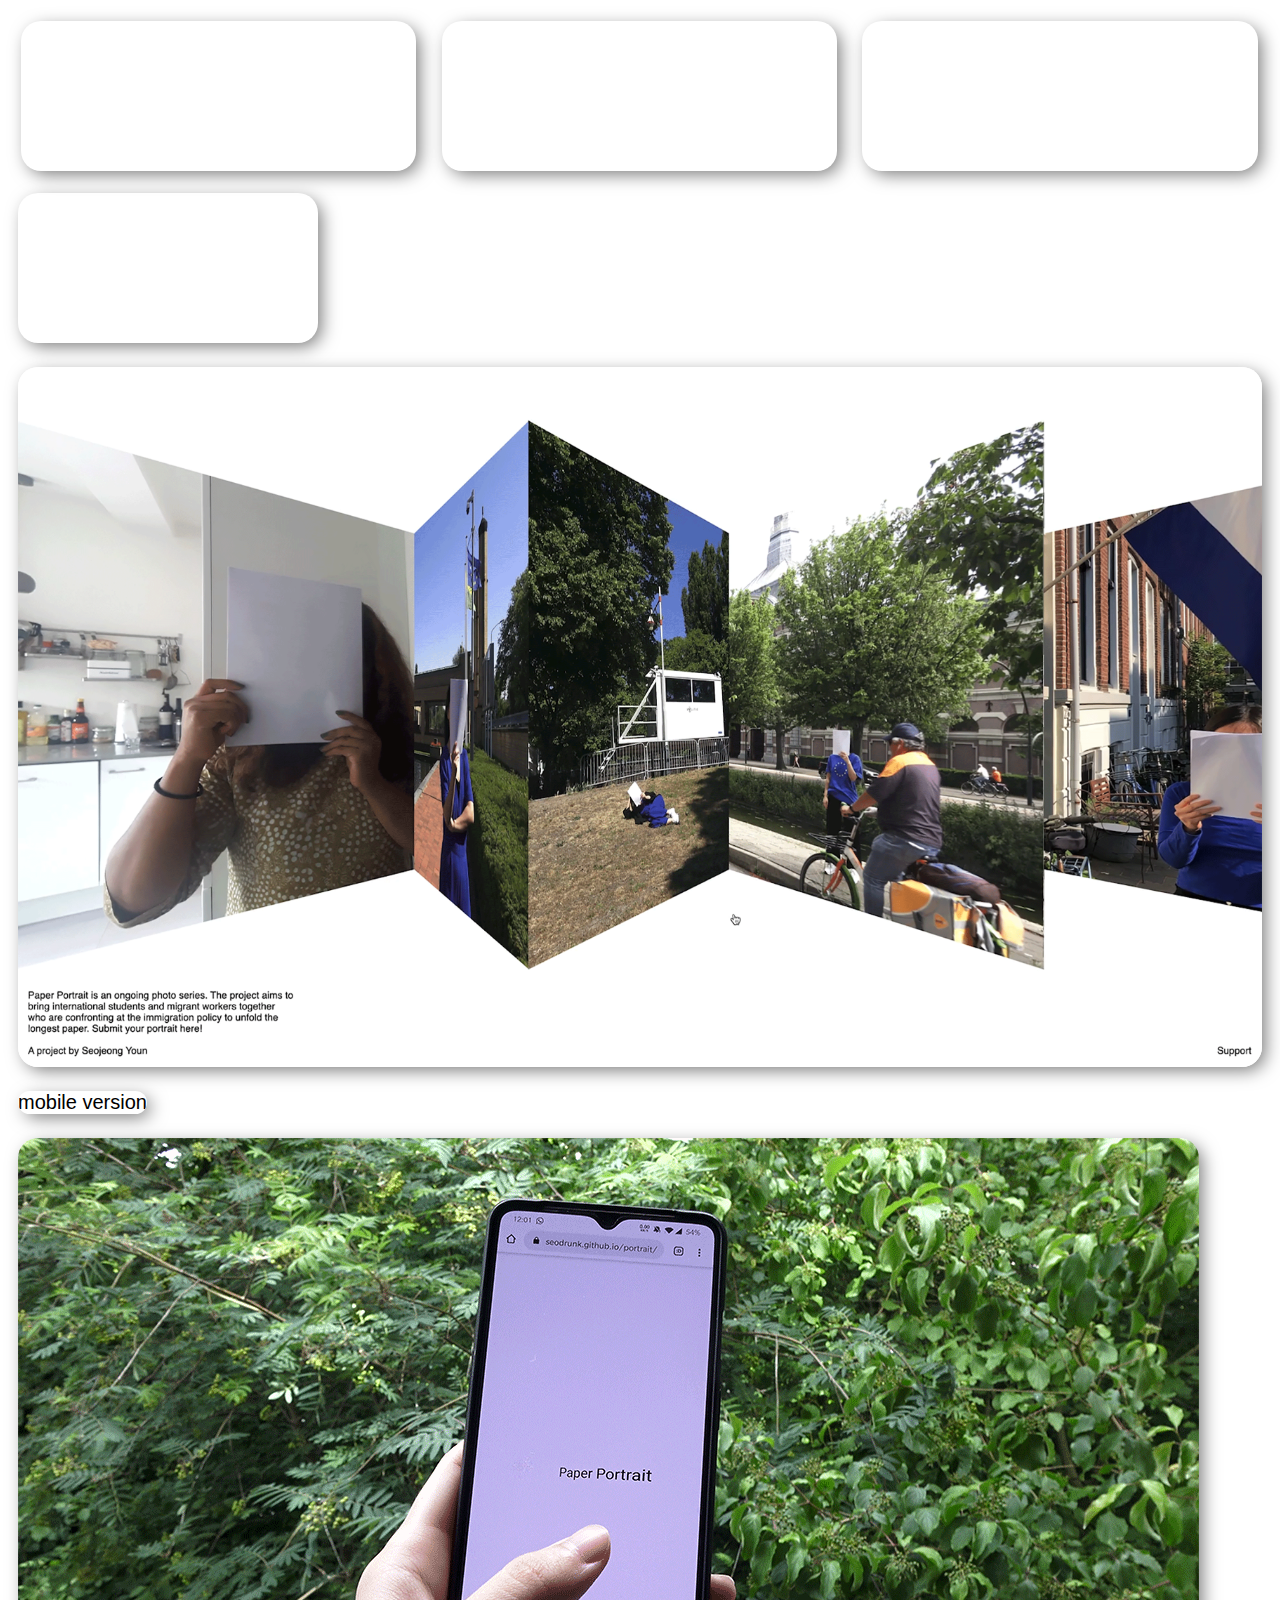
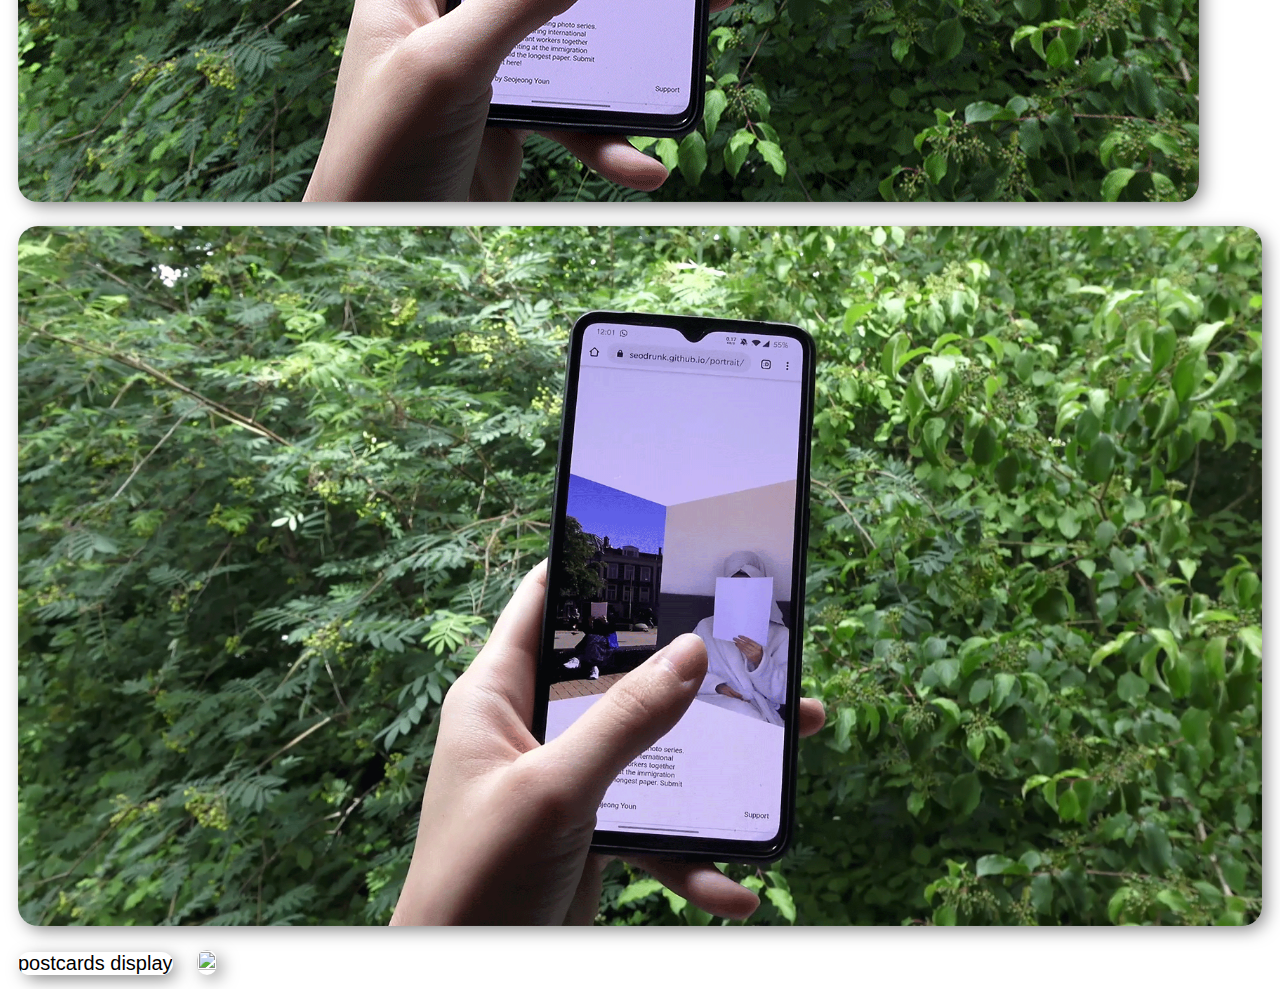
==== graduation/index.html @ 4e67dcab "a" ====
<!doctype html>
<html lang="en">

<head>

  <meta charset="utf-8" />
  <title>Seojeong Youn, 153 Days</title>
  <link href="style.css" rel="stylesheet" />

</head>

<body>

  <!-- <div class="portrait">
    <video type="video/mp4" height="100%" loop muted autoplay=autoplay playsinline>
    <source src="media/paper-portrait-04.mp4">
  </video>
  </div>

  <div class="past">
    <video onclick="this.paused ? this.play() : this.pause();" width="100%" height="auto" poster="media/still-01.png">
    <source src="media/paper-portrait-04.mp4" type="video/mp4">
  </video>
  </div> -->


    <div class="float-child">
      <div class="green">  <video onclick="this.paused ? this.play() : this.pause();" loop width="100%" height="auto" poster="assets/">
        <source src="assets/153-days.mp4" type="video/mp4"></div>
    </div>

    <div class="float-child">
      <div class="blue">  <video onclick="this.paused ? this.play() : this.pause();" loop width="100%" height="auto" poster="assets/">
        <source src="assets/153-days.mp4" type="video/mp4"></div>
    </div>

    <div class="float-child">
      <div class="blue">  <video onclick="this.paused ? this.play() : this.pause();" loop width="100%" height="auto" poster="assets/">
        <source src="assets/153-days.mp4" type="video/mp4"></div>
    </div>
    <!-- <div class="project-item">
    153 Days
      </div> -->
  </div>

  <div class="project-item">
    <video onclick="this.paused ? this.play() : this.pause();" loop width="100%" height="auto" poster="assets/journal-poster.png">
    <source src="assets/flipping-journal.mp4" type="video/mp4">
  </div>

  <div class="project-item">
    <video onclick="this.paused ? this.play() : this.pause();" loop width="100%" height="auto" poster="assets/website-poster.png">
    <source src="assets/website.mp4" type="video/mp4">
  </div>

<div class="project-item">
mobile version
  </div>

<div class="project-item">
  <img src="assets/mobile.png"/>
  </div>


		<div class="project-item">
      <video onclick="this.paused ? this.play() : this.pause();" loop width="100%" height="auto" poster="assets/mobile-poster.png">
      <source src="assets/paper-portrait-mobile-.mp4" type="video/mp4">
		</div>

    <div class="project-item">
    postcards display
      </div>

    <div class="project-item">
      <img src="assets/IMG_7500.png"/>
      </div>

</body>

</html>
---- graduation/style.css ----
*, *:before, *:after {
  /* margin: 0; */
  -webkit-box-sizing: border-box;
  -moz-box-sizing: border-box;
  box-sizing: border-box;
}

  body, html {
    height: 100%;
    font-family: arial, sans-serif;
    /* margin: 5px; */

  }

  /* .video-wrapper {
    position: fixed;
    top: 0;
    left: 0;
      float: left;
    width: 100%;
      z-index: 1; */
  }
  *::-webkit-scrollbar {
    display: none;
  }

  video {
    position: relative;
    z-index: 0;

  }

    .portrait{
        position: fixed;
        min-width: 100%;
        min-height: 100%;
        bottom: 0;
        right: 0;
        /* background-color: green; */
        z-index: 999999;
        cursor: pointer;
    }

.past {
  position: relative;
  min-width:30%;

}

.float-container {
    /* border: 3px solid #fff;
    padding: 20px; */
}

.float-child {
    width: 31.3%;
    height: auto;
    float: left;
    /* padding: 40px; */
      overflow: hidden;
    border-radius: 20px;
    -webkit-box-shadow: 5px 5px 18px -2px rgba(0,0,0,0.54);
    -moz-box-shadow: 5px 5px 18px -2px rgba(0,0,0,0.54);
    box-shadow: 5px 5px 18px -2px rgba(0,0,0,0.54);
    margin: 1%;
}

.float-child video {
  display: block;
  width: 100%;
  height: 100%;
}


.project {
  /*margin-left: 35%;*/
  /* margin-bottom: 8px; */
  /* position: relative; */
  width: 100%;
  /* border: 1px solid black; */
  cursor: ew-resize;
  /* background-color: yellow; */
  /* -webkit-box-shadow: 5px 5px 15px -1px rgba(0,0,0,0.41);
-moz-box-shadow: 5px 5px 15px -1px rgba(0,0,0,0.41);
box-shadow: 5px 5px 15px -1px rgba(0,0,0,0.41); */

}

.project-item {
  position: relative;
  /* background-color: yellow; */
  /* width: auto; */
  height: auto;
  display: inline-block;
  overflow: hidden;
  /* margin: 0 0 0% 0%; */
  /* border: 1px solid black; */
  border-radius: 20px;
  /* box-shadow: 5px 10px 18px #888888; */
  -webkit-box-shadow: 5px 5px 18px -2px rgba(0,0,0,0.54);
  -moz-box-shadow: 5px 5px 18px -2px rgba(0,0,0,0.54);
  box-shadow: 5px 5px 18px -2px rgba(0,0,0,0.54);
  margin: 10px;
      font-size: 20px;
}

.project-item2 {
  position: relative;
  /* background-color: green; */
  /* width: 100%; */
  height: 1080px;
  display: inline-block;
  overflow: hidden;
  /* margin: 0 0 0% 0%; */
  /* border: 1px solid black; */
  border-radius: 20px;
  /* box-shadow: 5px 10px 18px #888888; */
  -webkit-box-shadow: 5px 5px 18px -2px rgba(0,0,0,0.54);
  -moz-box-shadow: 5px 5px 18px -2px rgba(0,0,0,0.54);
  box-shadow: 5px 5px 18px -2px rgba(0,0,0,0.54);
  margin: 10px;
      font-size: 20px;
}

.project-item img {
  display: block;
  width: 100%;
  height: 100%;
}

.project-item video {
  display: block;
  width: 100%;
  height: 100%;
}

.project-item2 video {
  display: block;
  width: auto;
  height: 100%;
}

img {
  -webkit-user-drag: none;
  -khtml-user-drag: none;
  -moz-user-drag: none;
  -o-user-drag: none;
  user-drag: none;
}
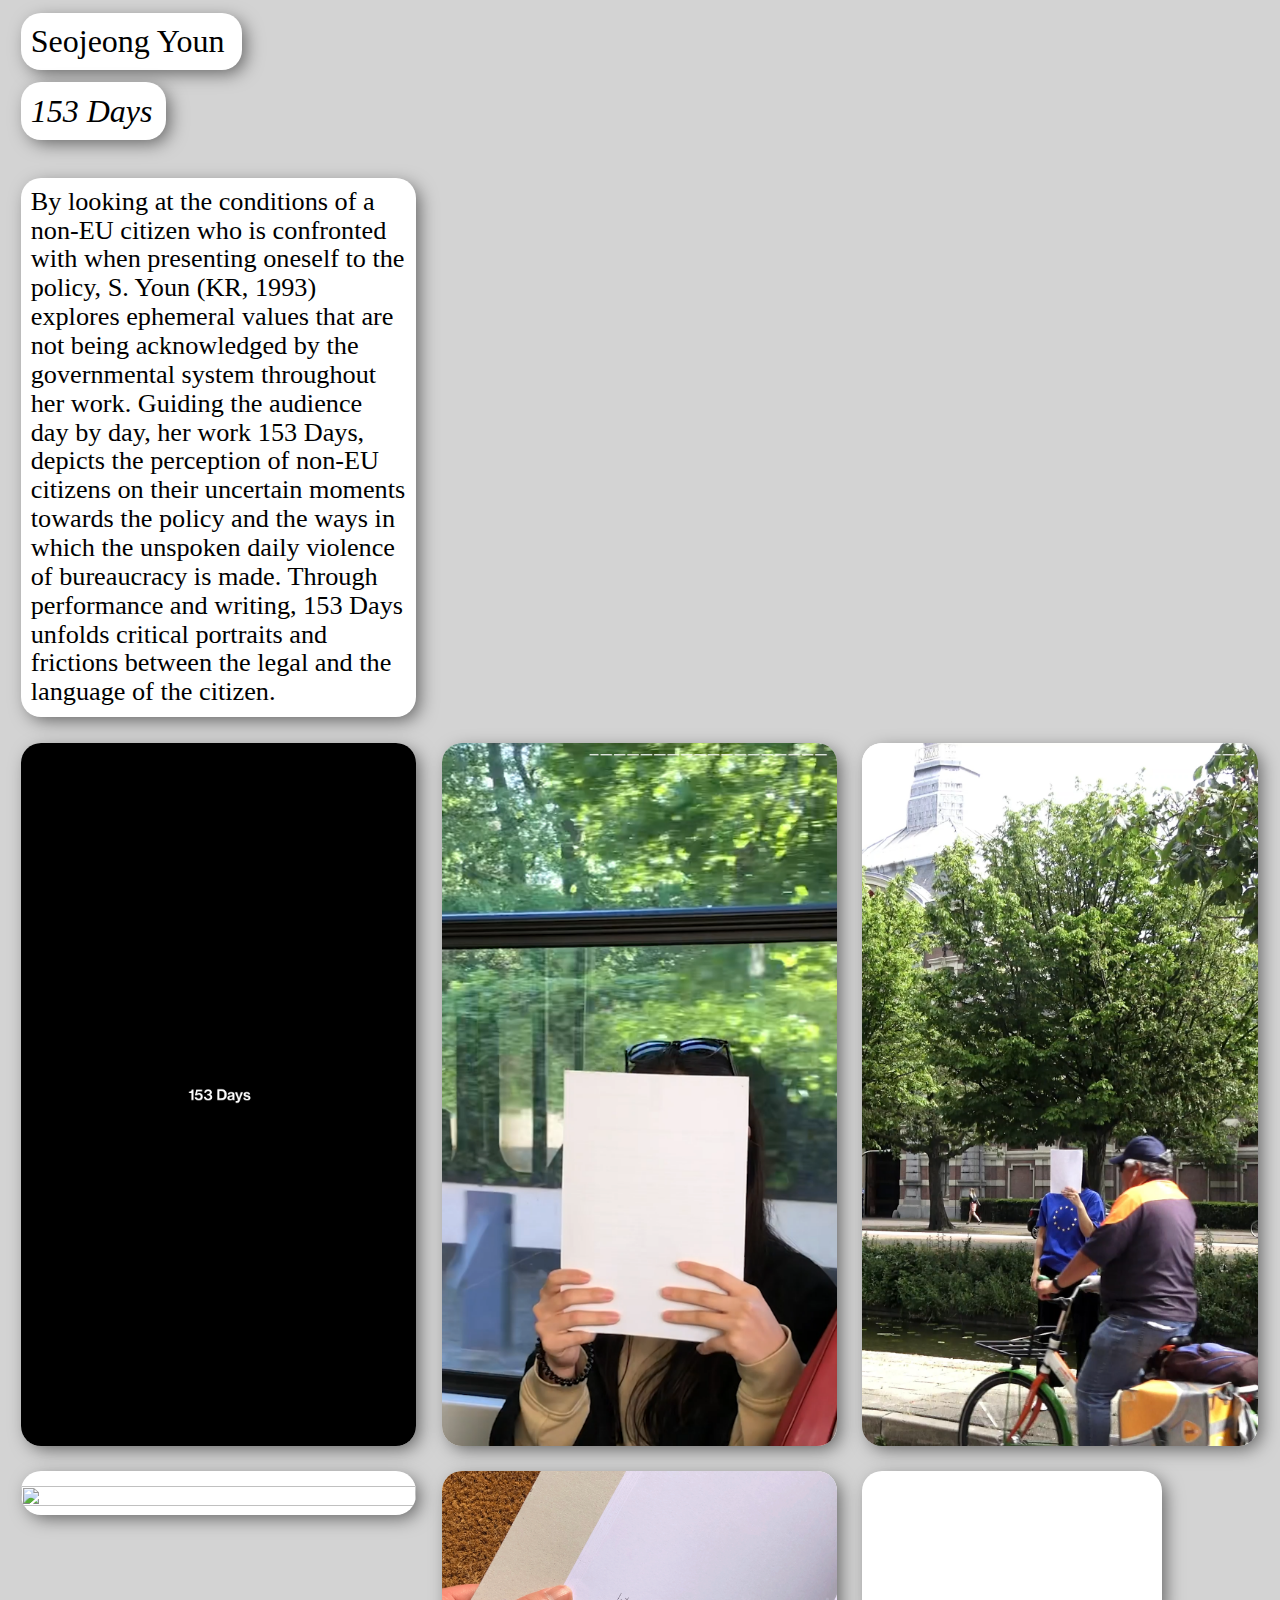
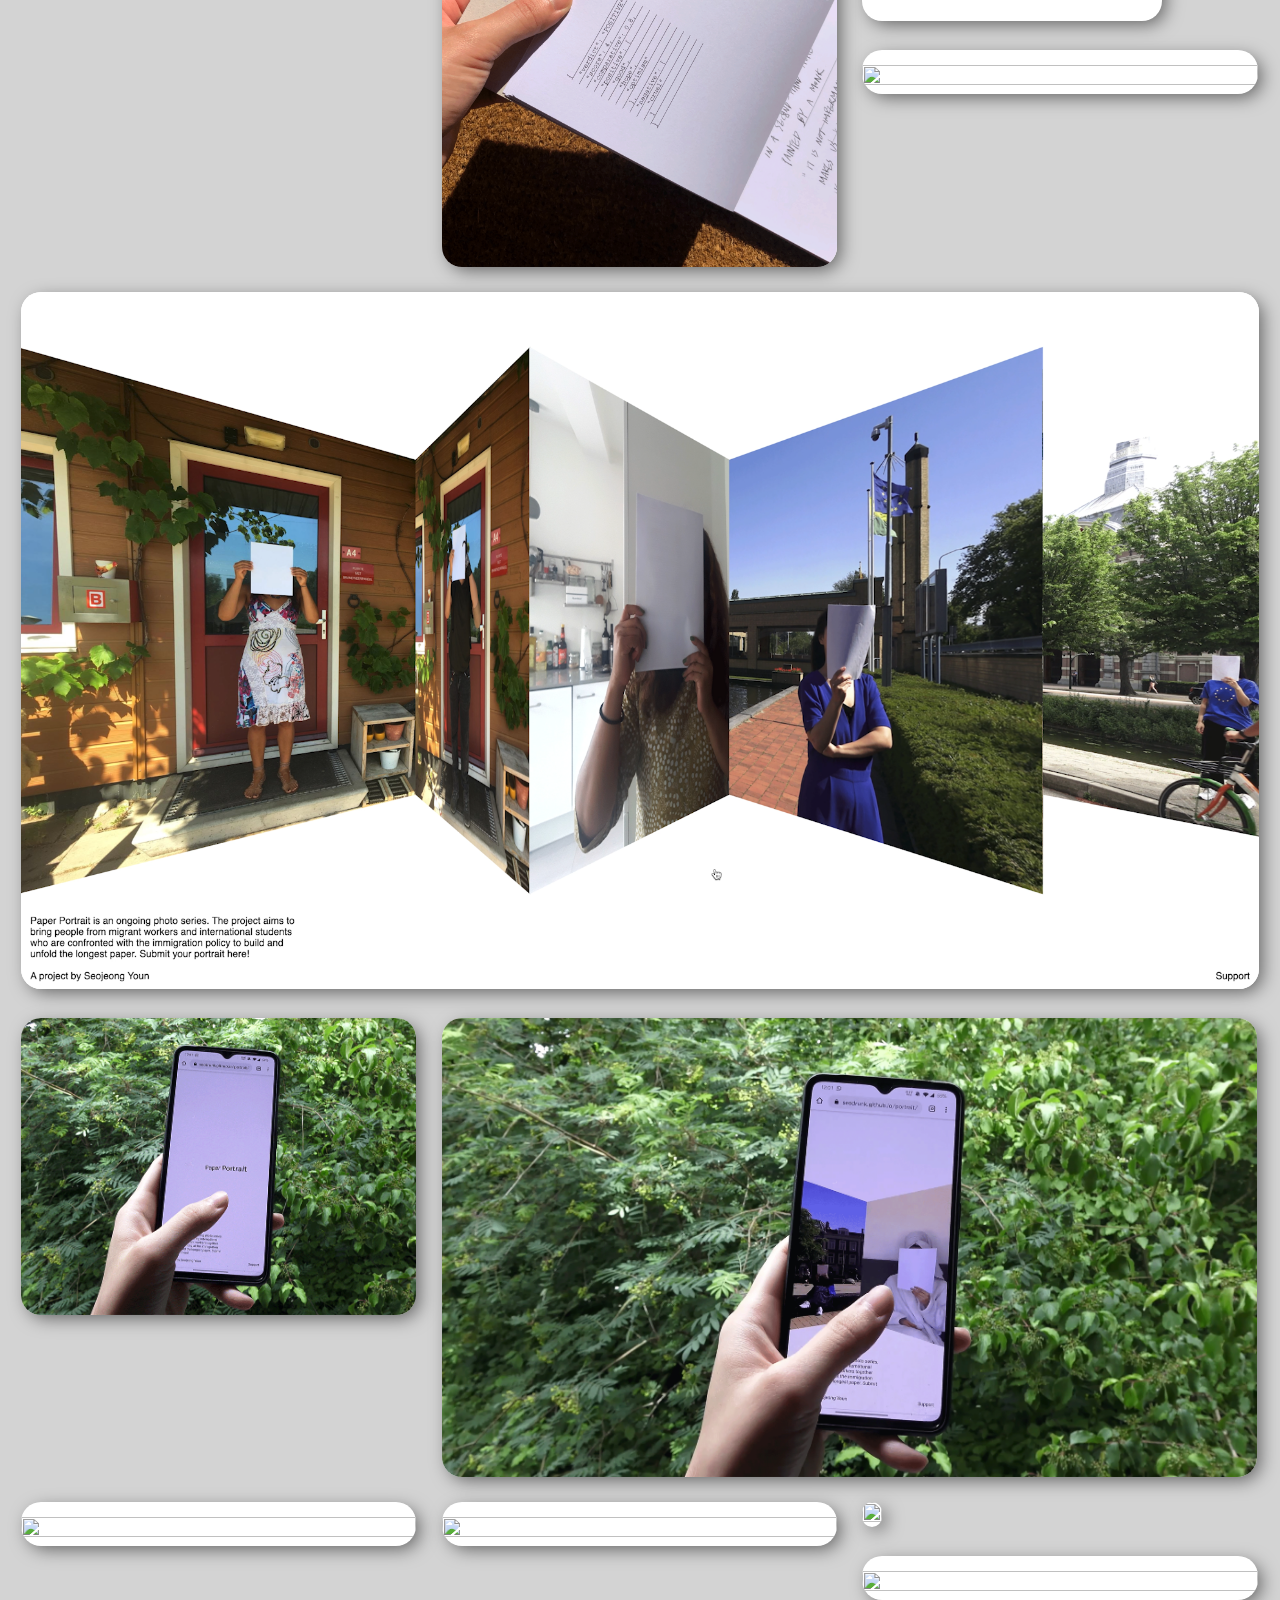
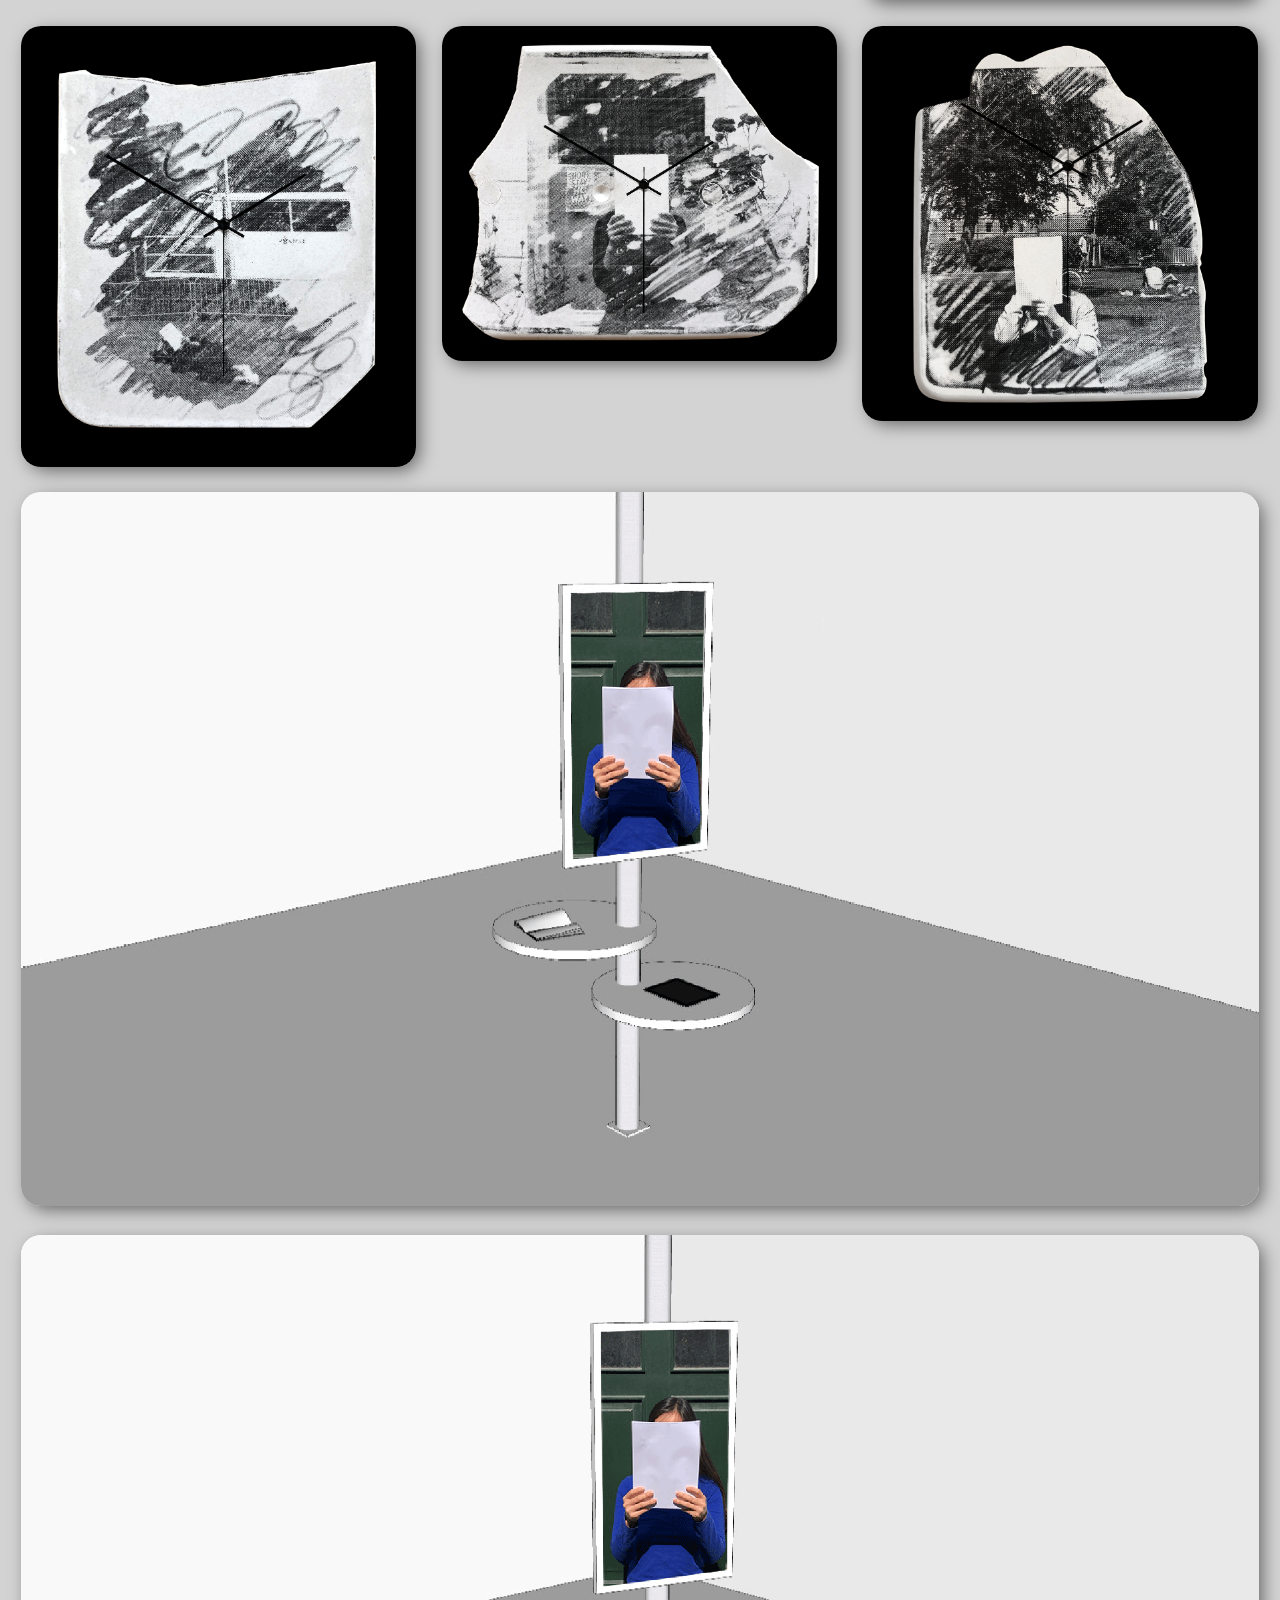
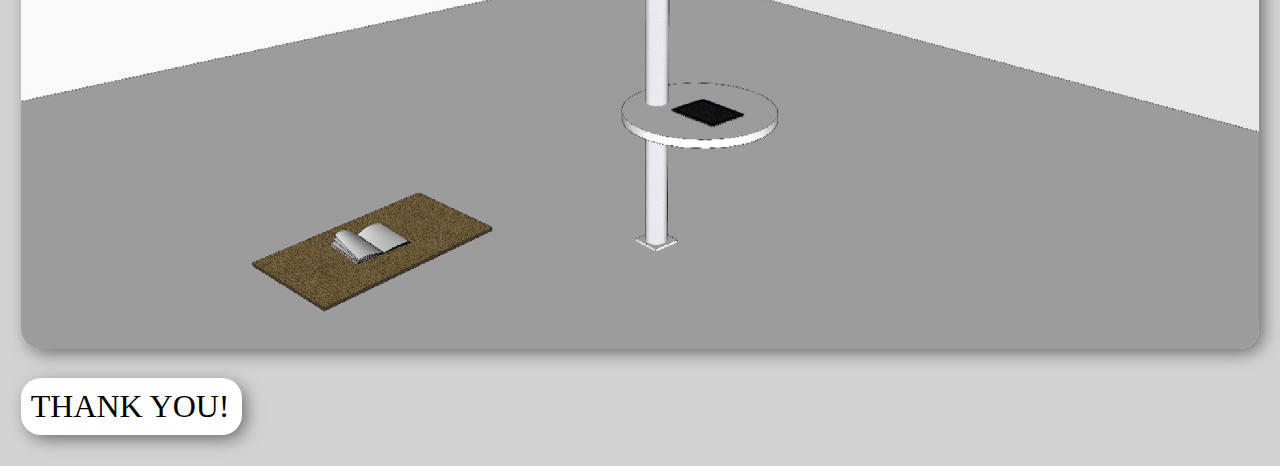
==== commit e006f51c: "a" ====
--- a/graduation/index.html
+++ b/graduation/index.html
@@ -11,69 +11,114 @@
 
 <body>
 
-  <!-- <div class="portrait">
-    <video type="video/mp4" height="100%" loop muted autoplay=autoplay playsinline>
-    <source src="media/paper-portrait-04.mp4">
-  </video>
+  <div class="me">
+    Seojeong Youn
   </div>
 
-  <div class="past">
-    <video onclick="this.paused ? this.play() : this.pause();" width="100%" height="auto" poster="media/still-01.png">
-    <source src="media/paper-portrait-04.mp4" type="video/mp4">
-  </video>
-  </div> -->
+  <div class="title">
+    153 Days
+  </div>
 
+  <div class="abstract">
+    By looking at the conditions of a non-EU citizen who is confronted with when presenting oneself to the policy, S. Youn (KR, 1993) explores ephemeral values that are not being acknowledged by the governmental system throughout her work. Guiding the audience
+    day by day, her work 153 Days, depicts the perception of non-EU citizens on their uncertain moments towards the policy and the ways in which the unspoken daily violence of bureaucracy is made. Through performance and writing, 153 Days unfolds critical
+    portraits and frictions between the legal and the language of the citizen.
+  </div>
 
-    <div class="float-child">
-      <div class="green">  <video onclick="this.paused ? this.play() : this.pause();" loop width="100%" height="auto" poster="assets/">
-        <source src="assets/153-days.mp4" type="video/mp4"></div>
+  <div class="float-child">
+    <div class="green"> <video onclick="this.paused ? this.play() : this.pause();" loop width="100%" height="auto" poster="assets/sequence-poster-1.png">
+        <source src="assets/sequence-01.mp4" type="video/mp4"></div>
     </div>
 
     <div class="float-child">
-      <div class="blue">  <video onclick="this.paused ? this.play() : this.pause();" loop width="100%" height="auto" poster="assets/">
-        <source src="assets/153-days.mp4" type="video/mp4"></div>
+      <div class="blue">  <video onclick="this.paused ? this.play() : this.pause();" loop width="100%" height="auto" poster="assets/sequence-poster-2.png">
+        <source src="assets/sequence-02.mp4" type="video/mp4"></div>
     </div>
 
     <div class="float-child">
-      <div class="blue">  <video onclick="this.paused ? this.play() : this.pause();" loop width="100%" height="auto" poster="assets/">
-        <source src="assets/153-days.mp4" type="video/mp4"></div>
+      <div class="blue">  <video onclick="this.paused ? this.play() : this.pause();" loop width="100%" height="auto" poster="assets/sequence-poster-3.png">
+        <source src="assets/sequence-03.mp4" type="video/mp4"></div>
     </div>
-    <!-- <div class="project-item">
-    153 Days
-      </div> -->
-  </div>
 
   <div class="project-item">
     <video onclick="this.paused ? this.play() : this.pause();" loop width="100%" height="auto" poster="assets/journal-poster.png">
     <source src="assets/flipping-journal.mp4" type="video/mp4">
   </div>
 
+    <div class="float-child">
+      <img src="assets/shadow.gif" />
+    </div>
+
+    <div class="float-child3">
+      <!-- <input type="checkbox" id="zoomCheck">
+  <label for="zoomCheck"> -->
+      <img src="assets/journal-positive.png" />
+    <!-- </label> -->
+    </div>
+
+    <div class="float-child3">
+      <!-- <input type="checkbox" id="zoomCheck">
+  <label for="zoomCheck"> -->
+      <img src="assets/journal-negative.png" />
+    <!-- </label> -->
+    </div>
+
   <div class="project-item">
     <video onclick="this.paused ? this.play() : this.pause();" loop width="100%" height="auto" poster="assets/website-poster.png">
     <source src="assets/website.mp4" type="video/mp4">
   </div>
 
-<div class="project-item">
-mobile version
-  </div>
-
-<div class="project-item">
+<div class="float-child">
   <img src="assets/mobile.png"/>
   </div>
 
-
-		<div class="project-item">
+		<div class="float-child4">
       <video onclick="this.paused ? this.play() : this.pause();" loop width="100%" height="auto" poster="assets/mobile-poster.png">
       <source src="assets/paper-portrait-mobile-.mp4" type="video/mp4">
 		</div>
 
     <div class="project-item">
-    postcards display
-      </div>
+  <img src="assets/postcards-front.png"/>
+    </div>
+
+    <div class="float-child">
+  <img src="assets/postcards-people.png"/>
+    </div>
+
+    <div class="float-child">
+  <img src="assets/postcards-closeup.png"/>
+    </div>
+
+    <div class="float-child">
+  <img src="assets/postcards-2.png"/>
+    </div>
+
+    <div class="float-child3">
+  <img src="assets/clock-2.png"/>
+    </div>
+
+    <div class="float-child3">
+  <img src="assets/clock-3.png"/>
+    </div>
+
+    <div class="float-child3">
+  <img src="assets/clock-1.png"/>
+    </div>
+
 
     <div class="project-item">
-      <img src="assets/IMG_7500.png"/>
-      </div>
+  <img src="assets/installation.png"/>
+    </div>
+
+    <div class="project-item">
+  <img src="assets/installation-02.png"/>
+    </div>
+
+    <div class="me">
+      THANK YOU!
+    </div>
+
+    <br />
 
 </body>
 
--- a/graduation/style.css
+++ b/graduation/style.css
@@ -1,4 +1,3 @@
-
 *, *:before, *:after {
   /* margin: 0; */
   -webkit-box-sizing: border-box;
@@ -6,64 +5,99 @@
   box-sizing: border-box;
 }
 
-  body, html {
-    height: 100%;
-    font-family: arial, sans-serif;
-    /* margin: 5px; */
-
-  }
-
-  /* .video-wrapper {
+body, html {
+  height: 100%;
+  font-family: times;
+  /* margin: 5px; */
+  background-color: lightgrey;
+}
+
+/* .video-wrapper {
     position: fixed;
     top: 0;
     left: 0;
       float: left;
     width: 100%;
       z-index: 1; */
-  }
-  *::-webkit-scrollbar {
-    display: none;
-  }
-
-  video {
-    position: relative;
-    z-index: 0;
-
-  }
-
-    .portrait{
-        position: fixed;
-        min-width: 100%;
-        min-height: 100%;
-        bottom: 0;
-        right: 0;
-        /* background-color: green; */
-        z-index: 999999;
-        cursor: pointer;
-    }
-
-.past {
-  position: relative;
-  min-width:30%;
-
+
+}
+
+*::-webkit-scrollbar {
+  display: none;
+}
+
+.me {
+  width: 17.5%;
+  margin: 1% 0 1% 1%;
+  padding: 0.8%;
+  font-size: 2.5vw;
+  border-radius: 20px;
+  -webkit-box-shadow: 5px 5px 18px -2px rgba(0, 0, 0, 0.54);
+  -moz-box-shadow: 5px 5px 18px -2px rgba(0, 0, 0, 0.54);
+  box-shadow: 5px 5px 18px -2px rgba(0, 0, 0, 0.54);
+  background-color: white;
+}
+
+.title {
+  width: 11.5%;
+  margin: 1% 0 3% 1%;
+  padding: 0.8%;
+  font-size: 2.5vw;
+  font-style: italic;
+  border-radius: 20px;
+  -webkit-box-shadow: 5px 5px 18px -2px rgba(0, 0, 0, 0.54);
+  -moz-box-shadow: 5px 5px 18px -2px rgba(0, 0, 0, 0.54);
+  box-shadow: 5px 5px 18px -2px rgba(0, 0, 0, 0.54);
+  background-color: white;
+}
+
+.abstract {
+  width: 31.3%;
+  margin: 1%;
+  padding: 0.8%;
+  font-size: 2.05vw;
+  border-radius: 20px;
+  line-height: 110%;
+  -webkit-box-shadow: 5px 5px 18px -2px rgba(0, 0, 0, 0.54);
+  -moz-box-shadow: 5px 5px 18px -2px rgba(0, 0, 0, 0.54);
+  box-shadow: 5px 5px 18px -2px rgba(0, 0, 0, 0.54);
+  background-color: white;
 }
 
 .float-container {
-    /* border: 3px solid #fff;
+  /* border: 3px solid #fff;
     padding: 20px; */
 }
 
 .float-child {
-    width: 31.3%;
-    height: auto;
-    float: left;
-    /* padding: 40px; */
-      overflow: hidden;
-    border-radius: 20px;
-    -webkit-box-shadow: 5px 5px 18px -2px rgba(0,0,0,0.54);
-    -moz-box-shadow: 5px 5px 18px -2px rgba(0,0,0,0.54);
-    box-shadow: 5px 5px 18px -2px rgba(0,0,0,0.54);
-    margin: 1%;
+  width: 31.3%;
+  height: auto;
+  float: left;
+  /* padding: 40px; */
+  overflow: hidden;
+  font-size: 3vw;
+  border-radius: 20px;
+  -webkit-box-shadow: 5px 5px 18px -2px rgba(0, 0, 0, 0.54);
+  -moz-box-shadow: 5px 5px 18px -2px rgba(0, 0, 0, 0.54);
+  box-shadow: 5px 5px 18px -2px rgba(0, 0, 0, 0.54);
+  margin: 1%;
+  background-color: white;
+  cursor: pointer;
+}
+
+.float-child2 {
+  width: 48%;
+  height: auto;
+  float: left;
+  /* padding: 40px; */
+  overflow: hidden;
+  border-radius: 20px;
+  -webkit-box-shadow: 5px 5px 18px -2px rgba(0, 0, 0, 0.54);
+  -moz-box-shadow: 5px 5px 18px -2px rgba(0, 0, 0, 0.54);
+  box-shadow: 5px 5px 18px -2px rgba(0, 0, 0, 0.54);
+  margin: 1%;
+  background-color: white;
+  cursor: pointer;
 }
 
 .float-child video {
@@ -72,6 +106,23 @@
   height: 100%;
 }
 
+.float-child img {
+  display: block;
+  width: 100%;
+  height: 100%;
+}
+
+.float-child2 video {
+  display: block;
+  width: 100%;
+  height: 100%;
+}
+
+.float-child2 img {
+  display: block;
+  width: 100%;
+  height: 100%;
+}
 
 .project {
   /*margin-left: 35%;*/
@@ -84,12 +135,11 @@
   /* -webkit-box-shadow: 5px 5px 15px -1px rgba(0,0,0,0.41);
 -moz-box-shadow: 5px 5px 15px -1px rgba(0,0,0,0.41);
 box-shadow: 5px 5px 15px -1px rgba(0,0,0,0.41); */
-
 }
 
 .project-item {
   position: relative;
-  /* background-color: yellow; */
+  background-color: white;
   /* width: auto; */
   height: auto;
   display: inline-block;
@@ -98,11 +148,12 @@
   /* border: 1px solid black; */
   border-radius: 20px;
   /* box-shadow: 5px 10px 18px #888888; */
-  -webkit-box-shadow: 5px 5px 18px -2px rgba(0,0,0,0.54);
-  -moz-box-shadow: 5px 5px 18px -2px rgba(0,0,0,0.54);
-  box-shadow: 5px 5px 18px -2px rgba(0,0,0,0.54);
-  margin: 10px;
-      font-size: 20px;
+  -webkit-box-shadow: 5px 5px 18px -2px rgba(0, 0, 0, 0.54);
+  -moz-box-shadow: 5px 5px 18px -2px rgba(0, 0, 0, 0.54);
+  box-shadow: 5px 5px 18px -2px rgba(0, 0, 0, 0.54);
+  margin: 1%;
+  font-size: 20px;
+  cursor: pointer;
 }
 
 .project-item2 {
@@ -116,11 +167,12 @@
   /* border: 1px solid black; */
   border-radius: 20px;
   /* box-shadow: 5px 10px 18px #888888; */
-  -webkit-box-shadow: 5px 5px 18px -2px rgba(0,0,0,0.54);
-  -moz-box-shadow: 5px 5px 18px -2px rgba(0,0,0,0.54);
-  box-shadow: 5px 5px 18px -2px rgba(0,0,0,0.54);
-  margin: 10px;
-      font-size: 20px;
+  -webkit-box-shadow: 5px 5px 18px -2px rgba(0, 0, 0, 0.54);
+  -moz-box-shadow: 5px 5px 18px -2px rgba(0, 0, 0, 0.54);
+  box-shadow: 5px 5px 18px -2px rgba(0, 0, 0, 0.54);
+  margin: 1%;
+  font-size: 20px;
+  cursor: pointer;
 }
 
 .project-item img {
@@ -148,3 +200,76 @@
   -o-user-drag: none;
   user-drag: none;
 }
+
+input[type=checkbox] {
+  display: none;
+}
+
+.float-child3 {
+  width: 31.3%;
+  height: auto;
+  float: left;
+  /* padding: 40px; */
+  overflow: hidden;
+  font-size: 3vw;
+  border-radius: 20px;
+  -webkit-box-shadow: 5px 5px 18px -2px rgba(0, 0, 0, 0.54);
+  -moz-box-shadow: 5px 5px 18px -2px rgba(0, 0, 0, 0.54);
+  box-shadow: 5px 5px 18px -2px rgba(0, 0, 0, 0.54);
+  margin: 1%;
+  background-color: white;
+  cursor: zoom-in;
+  transition: transform 0.25s ease;
+}
+
+.float-child3 video {
+  display: block;
+  width: 100%;
+  height: 100%;
+}
+
+.float-child3 img {
+  display: block;
+  width: 100%;
+  height: 100%;
+}
+
+.float-child3 img:active {
+  -webkit-transform: scale(2);
+  transform: scale(2);
+  cursor: zoom-out;
+}
+
+input[type=checkbox]:checked~label>img {
+  transform: scale(2);
+  cursor: zoom-out;
+}
+
+.float-child4 {
+  width: 64.5%;
+  height: auto;
+  float: left;
+  /* padding: 40px; */
+  overflow: hidden;
+  font-size: 3vw;
+  border-radius: 20px;
+  -webkit-box-shadow: 5px 5px 18px -2px rgba(0, 0, 0, 0.54);
+  -moz-box-shadow: 5px 5px 18px -2px rgba(0, 0, 0, 0.54);
+  box-shadow: 5px 5px 18px -2px rgba(0, 0, 0, 0.54);
+  margin: 1%;
+  background-color: white;
+  cursor: zoom-in;
+  transition: transform 0.25s ease;
+}
+
+.float-child4 video {
+  display: block;
+  width: 100%;
+  height: 100%;
+}
+
+.float-child4 img {
+  display: block;
+  width: 100%;
+  height: 100%;
+}
